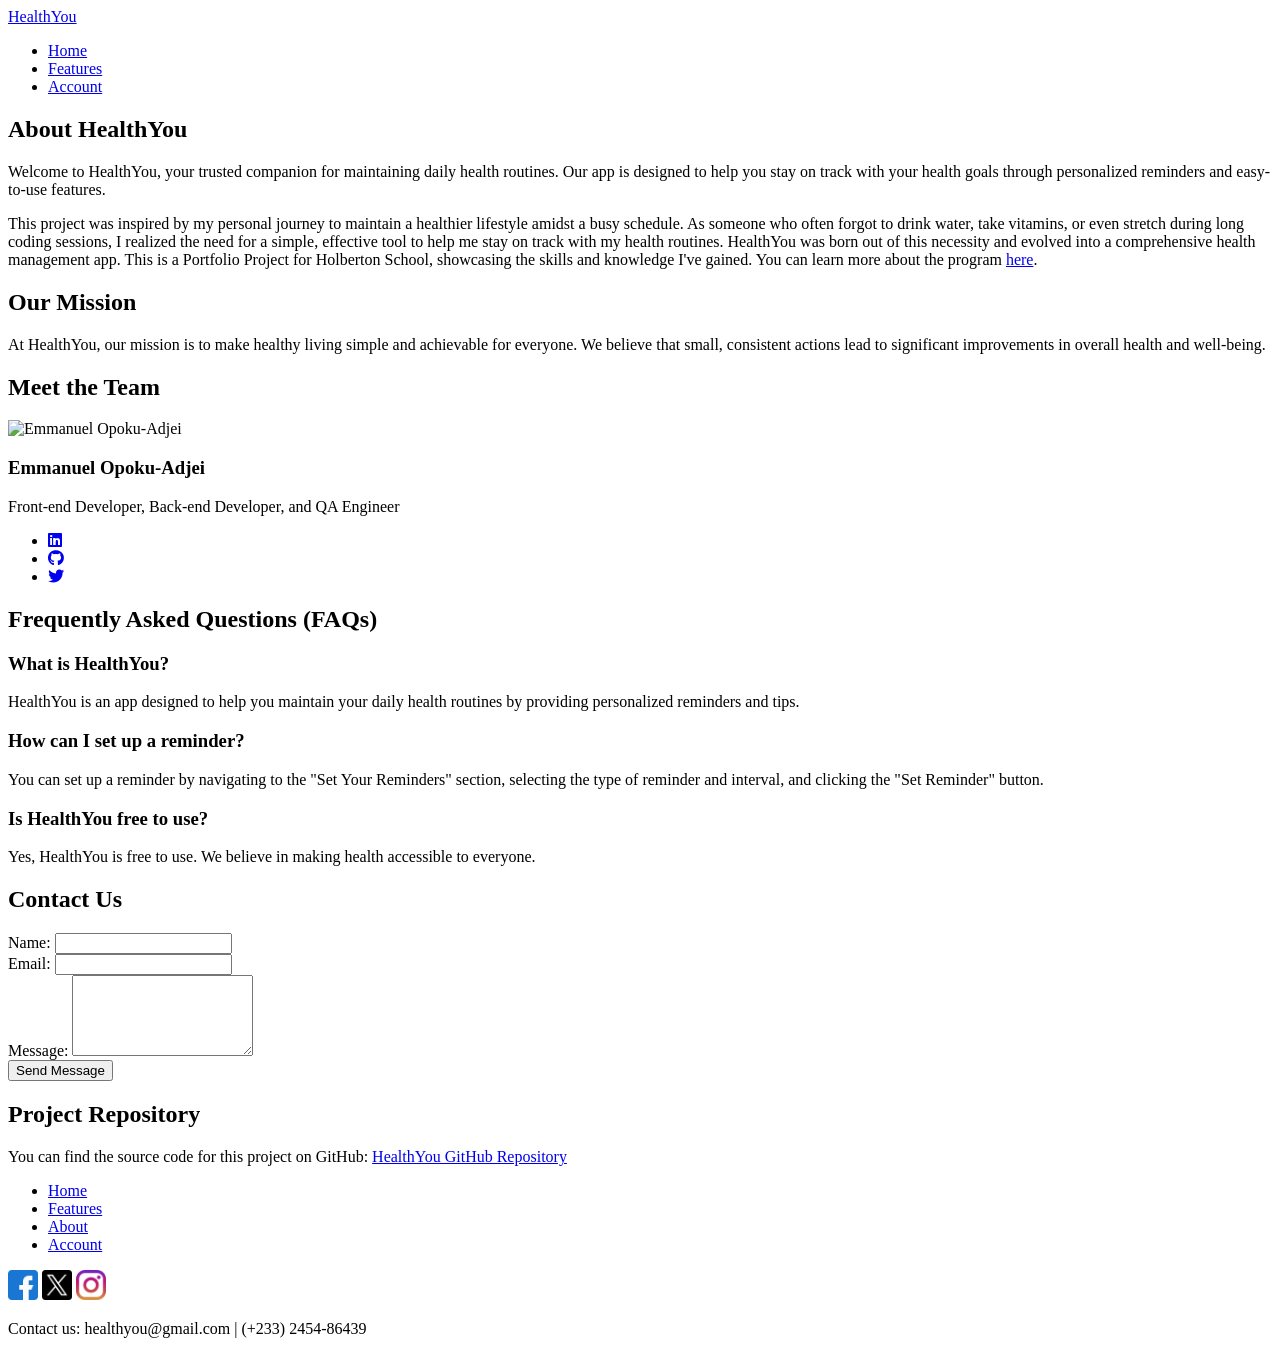
==== about.html @ 779f7101 "files" ====
<!DOCTYPE html>
<html lang="en">
<head>
    <meta charset="UTF-8">
    <meta name="viewport" content="width=device-width, initial-scale=1.0">
    <title>HealthYou</title>
    <link rel="stylesheet" href="styles/style.css">
    <link rel="stylesheet" href="https://cdnjs.cloudflare.com/ajax/libs/font-awesome/6.0.0-beta3/css/all.min.css">
</head>
<body>
    <header>
        <div class="logo"><a href="./index.html">HealthYou</a></div>
        <nav class="nav">
            <div class="nav-toggle">
                <div class="nav-toggle-bar"></div>
                <div class="nav-toggle-bar"></div>
                <div class="nav-toggle-bar"></div>
            </div>
            <ul class="nav-list">
                <li><a href="./index.html">Home</a></li>
                <li><a href="./features.html">Features</a></li>
                <li><a href="./account.html">Account</a></li>
            </ul>
        </nav>
    </header>

    <main>
        <section class="about" id="about">
            <h1>About HealthYou</h1>
            <p>Welcome to HealthYou, your trusted companion for maintaining daily health routines. Our app is designed to help you stay on track with your health goals through personalized reminders and easy-to-use features.</p>
            <p>This project was inspired by my personal journey to maintain a healthier lifestyle amidst a busy schedule. As someone who often forgot to drink water, take vitamins, or even stretch during long coding sessions, I realized the need for a simple, effective tool to help me stay on track with my health routines. HealthYou was born out of this necessity and evolved into a comprehensive health management app. This is a Portfolio Project for Holberton School, showcasing the skills and knowledge I've gained. You can learn more about the program <a href="https://www.holbertonschool.com">here</a>.</p>
        </section>
    
        <section class="mission">
            <h2>Our Mission</h2>
            <p>At HealthYou, our mission is to make healthy living simple and achievable for everyone. We believe that small, consistent actions lead to significant improvements in overall health and well-being.</p>
        </section>
    
        <section class="team">
            <h2>Meet the Team</h2>
            <div class="team-member">
                <img src="path/to/your/team-member1.jpg" alt="Emmanuel Opoku-Adjei">
                <h3>Emmanuel Opoku-Adjei</h3>
                <p>Front-end Developer, Back-end Developer, and QA Engineer</p>
                <ul>
                    <li><a href="https://www.linkedin.com/in/emmanuel-opoku-adjei/"><i class="fab fa-linkedin"></i></a></li>
                    <li><a href="https://github.com/emmanuel-opoku-adjei"><i class="fab fa-github"></i></a></li>
                    <li><a href="https://twitter.com/emmanuel_opoku"><i class="fab fa-twitter"></i></a></li>
                </ul>
            </div>
            <!-- Add more team members as needed -->
        </section>
    
        <section class="faqs">
            <h2>Frequently Asked Questions (FAQs)</h2>
            <div class="faq">
                <h3>What is HealthYou?</h3>
                <p>HealthYou is an app designed to help you maintain your daily health routines by providing personalized reminders and tips.</p>
            </div>
            <div class="faq">
                <h3>How can I set up a reminder?</h3>
                <p>You can set up a reminder by navigating to the "Set Your Reminders" section, selecting the type of reminder and interval, and clicking the "Set Reminder" button.</p>
            </div>
            <div class="faq">
                <h3>Is HealthYou free to use?</h3>
                <p>Yes, HealthYou is free to use. We believe in making health accessible to everyone.</p>
            </div>
            <!-- Add more FAQs as needed -->
        </section>
    
        <div class="main-container">
            <section class="contact" id="contact">
                <h2>Contact Us</h2>
                <form id="contactForm">
                    <div class="form-group">
                        <label for="contactName">Name:</label>
                        <input type="text" id="contactName" name="contactName" required>
                    </div>
                    <div class="form-group">
                        <label for="contactEmail">Email:</label>
                        <input type="email" id="contactEmail" name="contactEmail" required>
                    </div>
                    <div class="form-group">
                        <label for="contactMessage">Message:</label>
                        <textarea id="contactMessage" name="contactMessage" rows="5" required></textarea>
                    </div>
                    <button type="submit" class="btn">Send Message</button>
                </form>
            </section>
        </div>
    
        <section class="repository">
            <h2>Project Repository</h2>
            <p>You can find the source code for this project on GitHub: <a href="https://github.com/Chiefopoku/healthyou_">HealthYou GitHub Repository</a></p>
        </section>
    </main>

    <footer>
        <ul>
            <li><a href="./index.html">Home</a></li>
            <li><a href="./features.html">Features</a></li>
            <li><a href="./about.html">About</a></li>
            <li><a href="./account.html">Account</a></li>
        </ul>
        <div>
            <a href="https://chiefopoku.github.io/social_links-profile/"><img src="Assets/icons/facebook.png" height="30" alt="Facebook Icon"></a>
            <a href="https://chiefopoku.github.io/social_links-profile/"><img src="Assets/icons/twitter.png" height="30" alt="Twitter Icon"></a>
            <a href="https://chiefopoku.github.io/social_links-profile/"><img src="Assets/icons/instagram.png" height="30" alt="Instagram Icon"></a>
        </div>
        <p>Contact us: healthyou@gmail.com | (+233) 2454-86439</p>
    </footer>
    <script src="scripts/script.js"></script>
</body>
</html>
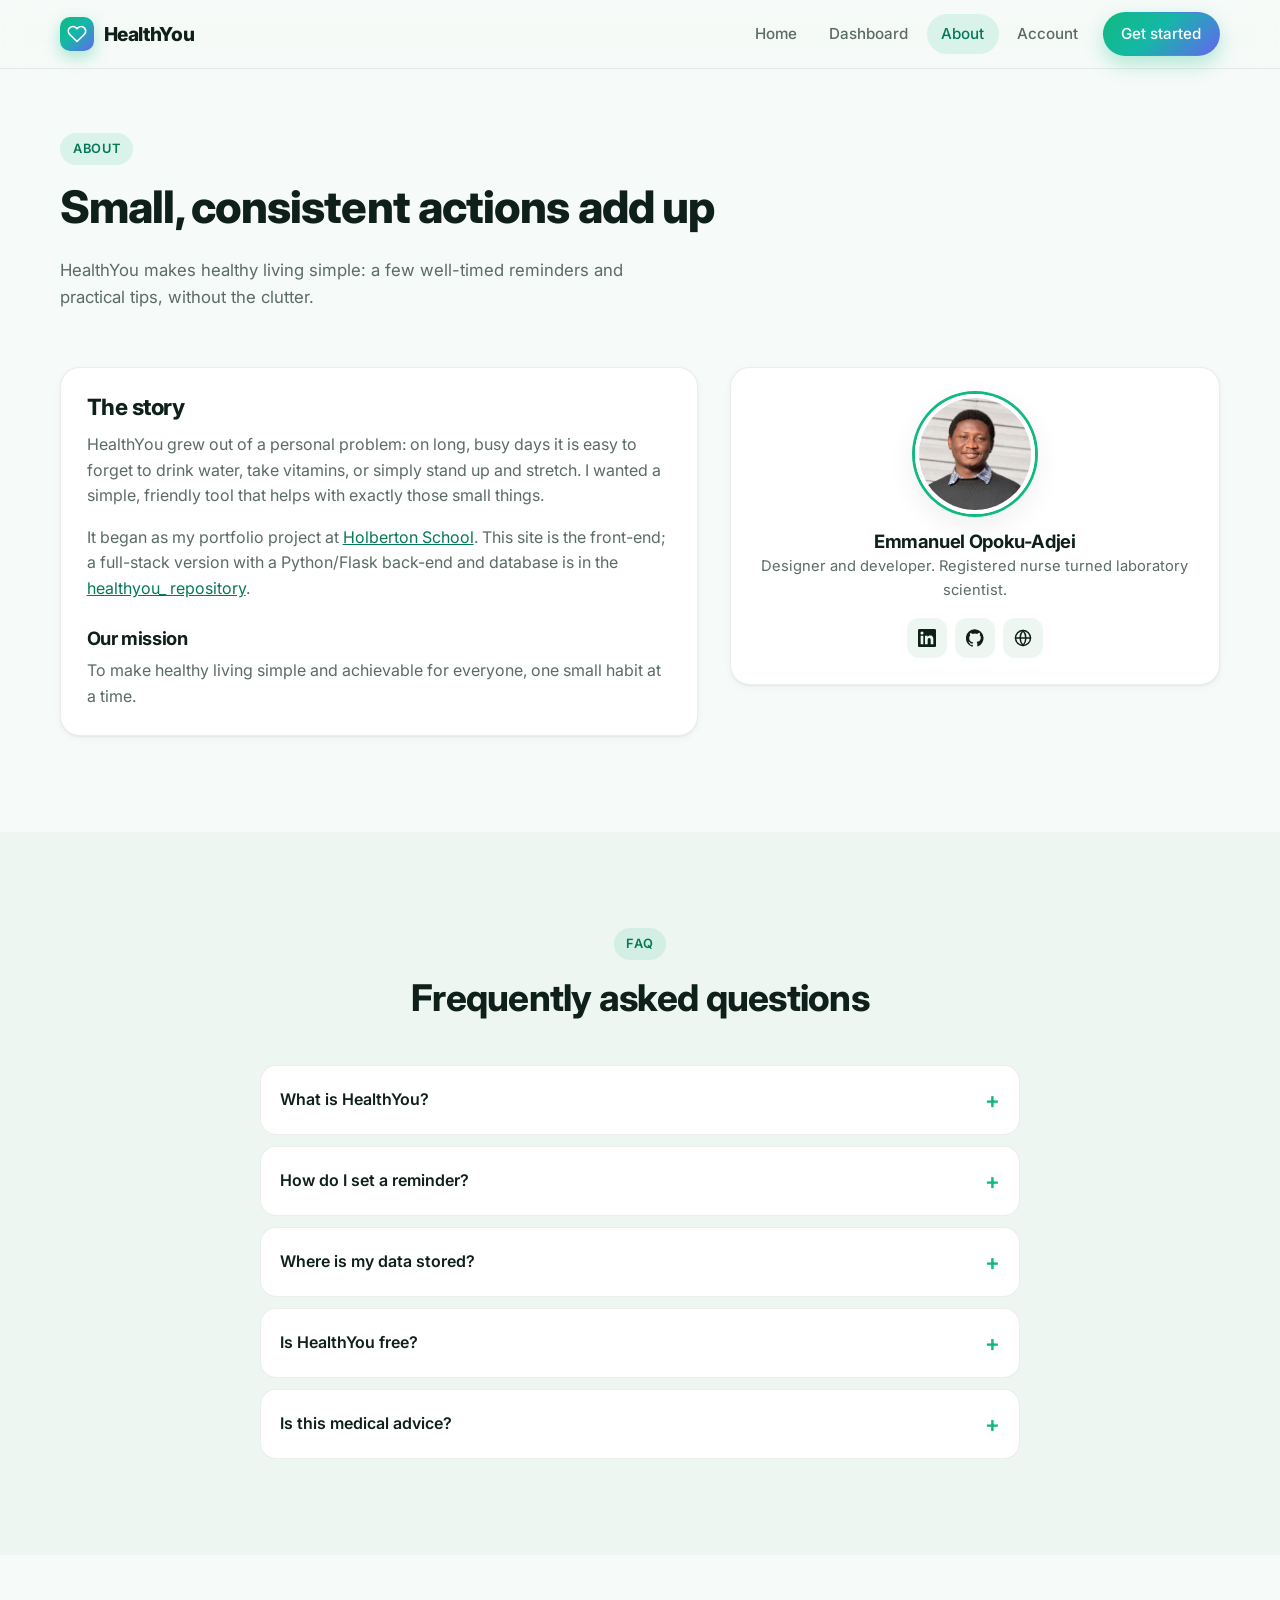
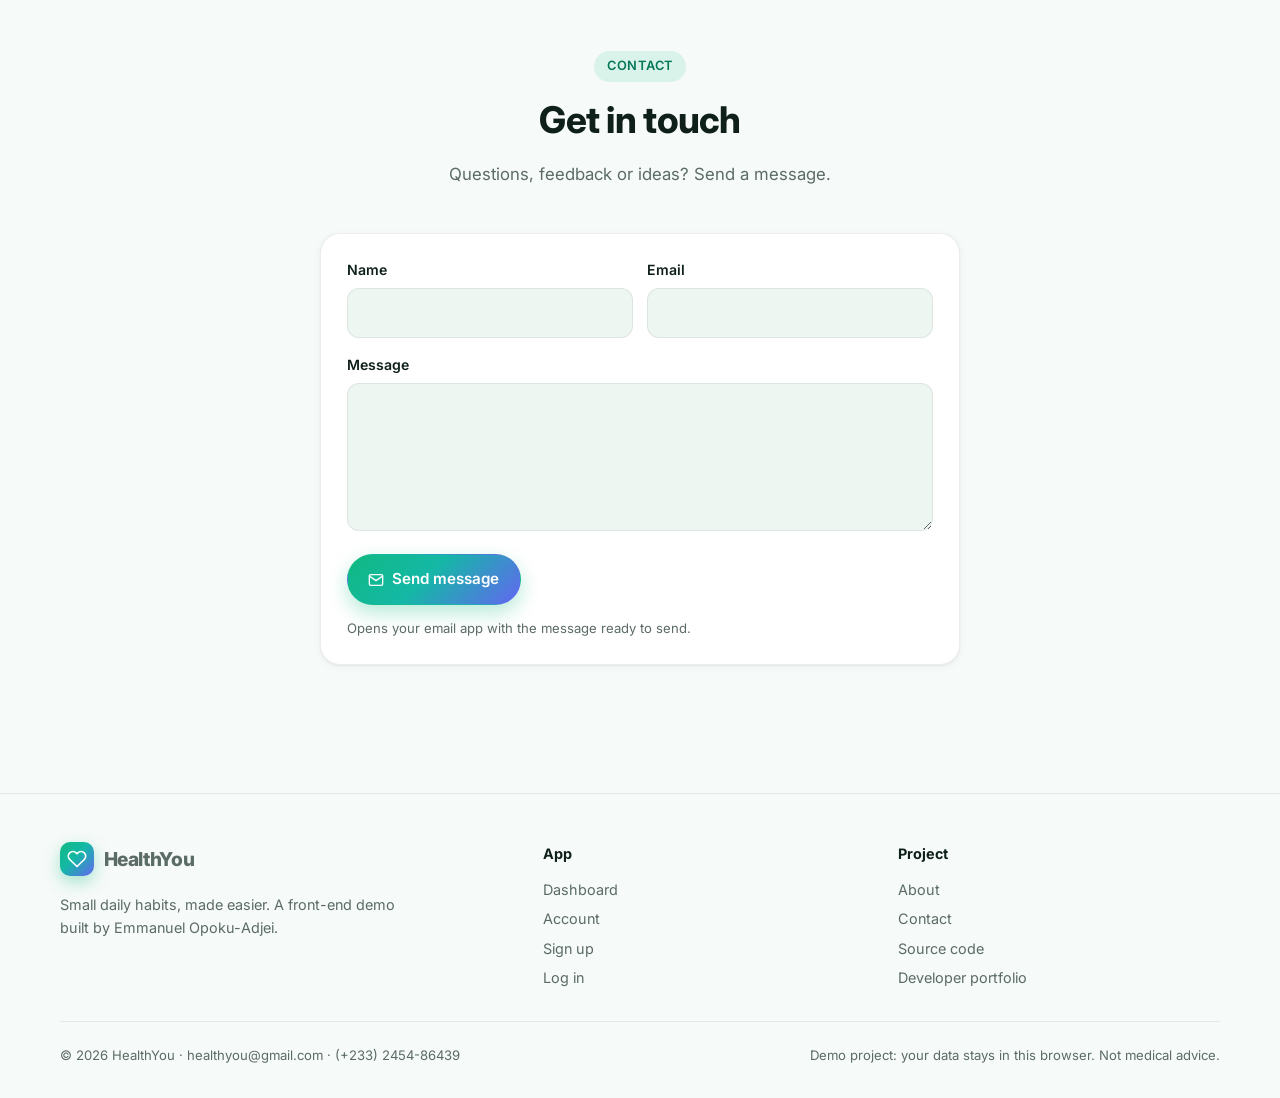
==== commit 4000b736: "overhaul" ====
--- a/about.html
+++ b/about.html
@@ -3,112 +3,120 @@
 <head>
     <meta charset="UTF-8">
     <meta name="viewport" content="width=device-width, initial-scale=1.0">
-    <title>HealthYou</title>
-    <link rel="stylesheet" href="styles/style.css">
-    <link rel="stylesheet" href="https://cdnjs.cloudflare.com/ajax/libs/font-awesome/6.0.0-beta3/css/all.min.css">
-</head>
-<body>
-    <header>
-        <div class="logo"><a href="./index.html">HealthYou</a></div>
-        <nav class="nav">
-            <div class="nav-toggle">
-                <div class="nav-toggle-bar"></div>
-                <div class="nav-toggle-bar"></div>
-                <div class="nav-toggle-bar"></div>
-            </div>
+    <title>About | HealthYou</title>
+    <meta name="description" content="HealthYou: a front-end demo web app for daily health reminders, health tips and a BMI calculator, built by Emmanuel Opoku-Adjei.">
+    <meta name="theme-color" content="#10b981">
+    <meta property="og:title" content="About | HealthYou">
+    <meta property="og:description" content="HealthYou: a front-end demo web app for daily health reminders, health tips and a BMI calculator, built by Emmanuel Opoku-Adjei.">
+    <link rel="icon" href="data:image/svg+xml,%3Csvg xmlns='http://www.w3.org/2000/svg' viewBox='0 0 24 24'%3E%3Crect width='24' height='24' rx='6' fill='%2310b981'/%3E%3Cpath d='M18 8.6a3.4 3.4 0 0 0-4.8 0l-.6.7-.6-.7a3.4 3.4 0 0 0-4.8 4.8l5.4 5.2 5.4-5.2a3.4 3.4 0 0 0 0-4.8z' fill='white'/%3E%3C/svg%3E">
+    <link rel="preconnect" href="https://fonts.googleapis.com">
+    <link rel="preconnect" href="https://fonts.gstatic.com" crossorigin>
+    <link href="https://fonts.googleapis.com/css2?family=Inter:wght@400;500;600;700;800&display=swap" rel="stylesheet">
+    <link rel="stylesheet" href="styles/style.css?v=2">
+</head><body data-page="about">
+    <a class="skip" href="#main">Skip to content</a>
+    <header class="site-header">
+        <div class="container nav-bar">
+            <a class="brand" href="./index.html"><span class="brand-mark"><svg viewBox="0 0 24 24" fill="none" stroke="currentColor" stroke-width="2" stroke-linecap="round" stroke-linejoin="round" aria-hidden="true"><path d="M20.8 4.6a5.5 5.5 0 0 0-7.8 0L12 5.7l-1-1.1a5.5 5.5 0 0 0-7.8 7.8l1 1.1L12 21l7.8-7.5 1-1.1a5.5 5.5 0 0 0 0-7.8z"/></svg></span>HealthYou</a>
+            <button class="nav-toggle" aria-label="Open menu" aria-expanded="false"><svg viewBox="0 0 24 24" fill="none" stroke="currentColor" stroke-width="2" stroke-linecap="round" stroke-linejoin="round" aria-hidden="true"><path d="M3 6h18M3 12h18M3 18h18"/></svg></button>
             <ul class="nav-list">
                 <li><a href="./index.html">Home</a></li>
-                <li><a href="./features.html">Features</a></li>
+                <li><a href="./features.html">Dashboard</a></li>
+                <li><a href="./about.html" aria-current="page">About</a></li>
                 <li><a href="./account.html">Account</a></li>
+                <li><a href="./signup.html" class="btn" data-guest>Get started</a></li>
+                <li><a href="./index.html" id="logout" data-member hidden>Log out</a></li>
             </ul>
-        </nav>
+        </div>
     </header>
+    <main id="main">
+        <div class="container page-head">
+            <span class="eyebrow">About</span>
+            <h1 style="font-size:clamp(1.9rem,4vw,2.8rem)">Small, consistent actions add up</h1>
+            <p>HealthYou makes healthy living simple: a few well-timed reminders and practical tips, without the clutter.</p>
+        </div>
+        <section style="padding-top:1rem">
+            <div class="container about-grid">
+                <article class="card reveal">
+                    <h2 style="font-size:1.4rem">The story</h2>
+                    <p class="muted">HealthYou grew out of a personal problem: on long, busy days it is easy to forget to drink water, take vitamins, or simply stand up and stretch. I wanted a simple, friendly tool that helps with exactly those small things.</p>
+                    <p class="muted">It began as my portfolio project at <a href="https://www.holbertonschool.com" target="_blank" rel="noopener noreferrer">Holberton School</a>. This site is the front-end; a full-stack version with a Python/Flask back-end and database is in the <a href="https://github.com/Chiefopoku/healthyou_" target="_blank" rel="noopener noreferrer">healthyou_ repository</a>.</p>
+                    <h3 style="margin-top:1.6rem">Our mission</h3>
+                    <p class="muted" style="margin:0">To make healthy living simple and achievable for everyone, one small habit at a time.</p>
+                </article>
+                <article class="card team-card reveal">
+                    <img src="./Assets/images/emmanuel.jpg" alt="Emmanuel Opoku-Adjei" width="120" height="120">
+                    <h3 style="margin-bottom:.2rem">Emmanuel Opoku-Adjei</h3>
+                    <p>Designer and developer. Registered nurse turned laboratory scientist.</p>
+                    <ul class="socials">
+                        <li><a href="https://www.linkedin.com/in/emmanuelopokuadjei/" target="_blank" rel="noopener noreferrer" aria-label="LinkedIn"><svg viewBox="0 0 24 24" fill="currentColor" aria-hidden="true"><path d="M20.45 20.45h-3.56v-5.57c0-1.33-.02-3.04-1.85-3.04-1.85 0-2.14 1.45-2.14 2.94v5.67H9.35V9h3.41v1.56h.05c.48-.9 1.64-1.85 3.37-1.85 3.6 0 4.27 2.37 4.27 5.46v6.28zM5.34 7.43a2.06 2.06 0 1 1 0-4.13 2.06 2.06 0 0 1 0 4.13zM7.12 20.45H3.56V9h3.56v11.45zM22.22 0H1.77C.79 0 0 .77 0 1.73v20.54C0 23.23.79 24 1.77 24h20.45c.98 0 1.78-.77 1.78-1.73V1.73C24 .77 23.2 0 22.22 0z"/></svg></a></li>
+                        <li><a href="https://github.com/Chiefopoku" target="_blank" rel="noopener noreferrer" aria-label="GitHub"><svg viewBox="0 0 24 24" fill="currentColor" aria-hidden="true"><path d="M12 .3a12 12 0 0 0-3.8 23.4c.6.1.8-.3.8-.6v-2c-3.3.7-4-1.6-4-1.6-.6-1.4-1.4-1.8-1.4-1.8-1-.7.1-.7.1-.7 1.2 0 1.9 1.2 1.9 1.2 1 1.8 2.8 1.3 3.5 1 0-.8.4-1.3.7-1.6-2.7-.3-5.5-1.3-5.5-6 0-1.2.5-2.3 1.3-3.1-.2-.4-.6-1.6 0-3.2 0 0 1-.3 3.4 1.2a11.5 11.5 0 0 1 6 0C17.3 4.6 18.3 5 18.3 5c.7 1.6.2 2.8.1 3.2.8.8 1.3 1.9 1.3 3.2 0 4.6-2.8 5.6-5.5 5.9.5.4.9 1.1.9 2.2v3.3c0 .3.1.7.8.6A12 12 0 0 0 12 .3"/></svg></a></li>
+                        <li><a href="https://chiefopoku.github.io/portfolio/" target="_blank" rel="noopener noreferrer" aria-label="Portfolio"><svg viewBox="0 0 24 24" fill="none" stroke="currentColor" stroke-width="2" stroke-linecap="round" stroke-linejoin="round" aria-hidden="true"><circle cx="12" cy="12" r="10"/><path d="M2 12h20"/><path d="M12 2a15 15 0 0 1 0 20a15 15 0 0 1 0-20"/></svg></a></li>
+                    </ul>
+                </article>
+            </div>
+        </section>
 
-    <main>
-        <section class="about" id="about">
-            <h1>About HealthYou</h1>
-            <p>Welcome to HealthYou, your trusted companion for maintaining daily health routines. Our app is designed to help you stay on track with your health goals through personalized reminders and easy-to-use features.</p>
-            <p>This project was inspired by my personal journey to maintain a healthier lifestyle amidst a busy schedule. As someone who often forgot to drink water, take vitamins, or even stretch during long coding sessions, I realized the need for a simple, effective tool to help me stay on track with my health routines. HealthYou was born out of this necessity and evolved into a comprehensive health management app. This is a Portfolio Project for Holberton School, showcasing the skills and knowledge I've gained. You can learn more about the program <a href="https://www.holbertonschool.com">here</a>.</p>
+        <section style="background:var(--surface-2)">
+            <div class="container">
+                <div class="section-head reveal"><span class="eyebrow">FAQ</span><h2>Frequently asked questions</h2></div>
+                <div class="faq">
+                    <details class="reveal"><summary>What is HealthYou?</summary><p>A web app that helps you keep up daily health routines with reminders, tips and a BMI calculator.</p></details>
+                    <details class="reveal"><summary>How do I set a reminder?</summary><p>Open the Dashboard, choose a reminder type and how often, then select &ldquo;Add reminder&rdquo;. Allow notifications when your browser asks.</p></details>
+                    <details class="reveal"><summary>Where is my data stored?</summary><p>Only in your own browser. Nothing is sent to a server, and you can export or delete it any time from the Account page.</p></details>
+                    <details class="reveal"><summary>Is HealthYou free?</summary><p>Yes. It is a free demo project.</p></details>
+                    <details class="reveal"><summary>Is this medical advice?</summary><p>No. Tips are general wellness information. Always follow advice from your own clinician.</p></details>
+                </div>
+            </div>
         </section>
-    
-        <section class="mission">
-            <h2>Our Mission</h2>
-            <p>At HealthYou, our mission is to make healthy living simple and achievable for everyone. We believe that small, consistent actions lead to significant improvements in overall health and well-being.</p>
-        </section>
-    
-        <section class="team">
-            <h2>Meet the Team</h2>
-            <div class="team-member">
-                <img src="path/to/your/team-member1.jpg" alt="Emmanuel Opoku-Adjei">
-                <h3>Emmanuel Opoku-Adjei</h3>
-                <p>Front-end Developer, Back-end Developer, and QA Engineer</p>
-                <ul>
-                    <li><a href="https://www.linkedin.com/in/emmanuel-opoku-adjei/"><i class="fab fa-linkedin"></i></a></li>
-                    <li><a href="https://github.com/emmanuel-opoku-adjei"><i class="fab fa-github"></i></a></li>
-                    <li><a href="https://twitter.com/emmanuel_opoku"><i class="fab fa-twitter"></i></a></li>
-                </ul>
+
+        <section id="contact">
+            <div class="container" style="max-width:640px">
+                <div class="section-head reveal"><span class="eyebrow">Contact</span><h2>Get in touch</h2><p>Questions, feedback or ideas? Send a message.</p></div>
+                <form id="contactForm" class="card reveal" data-to="healthyou@gmail.com">
+                    <div class="form-row">
+                        <div class="form-group"><label for="contactName">Name</label><input type="text" id="contactName" name="contactName" required></div>
+                        <div class="form-group"><label for="contactEmail">Email</label><input type="email" id="contactEmail" name="contactEmail" required></div>
+                    </div>
+                    <div class="form-group"><label for="contactMessage">Message</label><textarea id="contactMessage" name="contactMessage" rows="5" required></textarea></div>
+                    <button type="submit" class="btn"><svg width="16" height="16" viewBox="0 0 24 24" fill="none" stroke="currentColor" stroke-width="2" stroke-linecap="round" stroke-linejoin="round" aria-hidden="true"><path d="M4 4h16a2 2 0 0 1 2 2v12a2 2 0 0 1-2 2H4a2 2 0 0 1-2-2V6a2 2 0 0 1 2-2z"/><path d="M22 6l-10 7L2 6"/></svg> Send message</button>
+                    <p class="demo-note">Opens your email app with the message ready to send.</p>
+                </form>
             </div>
-            <!-- Add more team members as needed -->
-        </section>
-    
-        <section class="faqs">
-            <h2>Frequently Asked Questions (FAQs)</h2>
-            <div class="faq">
-                <h3>What is HealthYou?</h3>
-                <p>HealthYou is an app designed to help you maintain your daily health routines by providing personalized reminders and tips.</p>
-            </div>
-            <div class="faq">
-                <h3>How can I set up a reminder?</h3>
-                <p>You can set up a reminder by navigating to the "Set Your Reminders" section, selecting the type of reminder and interval, and clicking the "Set Reminder" button.</p>
-            </div>
-            <div class="faq">
-                <h3>Is HealthYou free to use?</h3>
-                <p>Yes, HealthYou is free to use. We believe in making health accessible to everyone.</p>
-            </div>
-            <!-- Add more FAQs as needed -->
-        </section>
-    
-        <div class="main-container">
-            <section class="contact" id="contact">
-                <h2>Contact Us</h2>
-                <form id="contactForm">
-                    <div class="form-group">
-                        <label for="contactName">Name:</label>
-                        <input type="text" id="contactName" name="contactName" required>
-                    </div>
-                    <div class="form-group">
-                        <label for="contactEmail">Email:</label>
-                        <input type="email" id="contactEmail" name="contactEmail" required>
-                    </div>
-                    <div class="form-group">
-                        <label for="contactMessage">Message:</label>
-                        <textarea id="contactMessage" name="contactMessage" rows="5" required></textarea>
-                    </div>
-                    <button type="submit" class="btn">Send Message</button>
-                </form>
-            </section>
-        </div>
-    
-        <section class="repository">
-            <h2>Project Repository</h2>
-            <p>You can find the source code for this project on GitHub: <a href="https://github.com/Chiefopoku/healthyou_">HealthYou GitHub Repository</a></p>
         </section>
     </main>
-
-    <footer>
-        <ul>
-            <li><a href="./index.html">Home</a></li>
-            <li><a href="./features.html">Features</a></li>
-            <li><a href="./about.html">About</a></li>
-            <li><a href="./account.html">Account</a></li>
-        </ul>
-        <div>
-            <a href="https://chiefopoku.github.io/social_links-profile/"><img src="Assets/icons/facebook.png" height="30" alt="Facebook Icon"></a>
-            <a href="https://chiefopoku.github.io/social_links-profile/"><img src="Assets/icons/twitter.png" height="30" alt="Twitter Icon"></a>
-            <a href="https://chiefopoku.github.io/social_links-profile/"><img src="Assets/icons/instagram.png" height="30" alt="Instagram Icon"></a>
+    <footer class="site-footer">
+        <div class="container">
+            <div class="footer-grid">
+                <div>
+                    <a class="brand" href="./index.html"><span class="brand-mark"><svg viewBox="0 0 24 24" fill="none" stroke="currentColor" stroke-width="2" stroke-linecap="round" stroke-linejoin="round" aria-hidden="true"><path d="M20.8 4.6a5.5 5.5 0 0 0-7.8 0L12 5.7l-1-1.1a5.5 5.5 0 0 0-7.8 7.8l1 1.1L12 21l7.8-7.5 1-1.1a5.5 5.5 0 0 0 0-7.8z"/></svg></span>HealthYou</a>
+                    <p style="margin-top:1rem;max-width:340px">Small daily habits, made easier. A front-end demo built by Emmanuel Opoku-Adjei.</p>
+                </div>
+                <div>
+                    <h4>App</h4>
+                    <ul>
+                        <li><a href="./features.html">Dashboard</a></li>
+                        <li><a href="./account.html">Account</a></li>
+                        <li><a href="./signup.html">Sign up</a></li>
+                        <li><a href="./login.html">Log in</a></li>
+                    </ul>
+                </div>
+                <div>
+                    <h4>Project</h4>
+                    <ul>
+                        <li><a href="./about.html">About</a></li>
+                        <li><a href="./about.html#contact">Contact</a></li>
+                        <li><a href="https://github.com/Chiefopoku/healthyou-front-end" target="_blank" rel="noopener noreferrer">Source code</a></li>
+                        <li><a href="https://chiefopoku.github.io/portfolio/" target="_blank" rel="noopener noreferrer">Developer portfolio</a></li>
+                    </ul>
+                </div>
+            </div>
+            <div class="footer-bottom">
+                <span>&copy; 2026 HealthYou &middot; healthyou@gmail.com &middot; (+233) 2454-86439</span>
+                <span>Demo project: your data stays in this browser. Not medical advice.</span>
+            </div>
         </div>
-        <p>Contact us: healthyou@gmail.com | (+233) 2454-86439</p>
     </footer>
-    <script src="scripts/script.js"></script>
+    <script src="scripts/script.js?v=2"></script>
 </body>
-</html>+</html>
--- a/styles/style.css
+++ b/styles/style.css
@@ -0,0 +1,456 @@
+/* =========================================================
+   HealthYou — design system (Oct 2026 overhaul)
+   ========================================================= */
+:root {
+  --bg: #f6faf8;
+  --surface: #ffffff;
+  --surface-2: #eef6f2;
+  --text: #0f1f1a;
+  --muted: #5b6b66;
+  --border: rgba(15, 31, 26, 0.08);
+  --primary: #10b981;
+  --primary-ink: #047857;
+  --accent: #6366f1;
+  --warn: #f59e0b;
+  --danger: #ef4444;
+  --grad: linear-gradient(135deg, #10b981 0%, #14b8a6 45%, #6366f1 100%);
+  --shadow-sm: 0 1px 2px rgba(15, 31, 26, 0.05), 0 2px 8px rgba(15, 31, 26, 0.04);
+  --shadow: 0 10px 30px rgba(15, 31, 26, 0.08);
+  --shadow-lg: 0 30px 60px rgba(15, 31, 26, 0.12);
+  --radius: 20px;
+  --radius-sm: 12px;
+  --max: 1160px;
+  --font: "Inter", system-ui, -apple-system, "Segoe UI", Roboto, "Helvetica Neue", Arial, sans-serif;
+}
+@media (prefers-color-scheme: dark) {
+  :root {
+    --bg: #0b1311;
+    --surface: #111c19;
+    --surface-2: #16241f;
+    --text: #e7f2ee;
+    --muted: #94a8a1;
+    --border: rgba(231, 242, 238, 0.08);
+    --primary-ink: #34d399;
+    --shadow: 0 10px 30px rgba(0, 0, 0, 0.35);
+    --shadow-lg: 0 30px 60px rgba(0, 0, 0, 0.45);
+  }
+}
+
+*, *::before, *::after { box-sizing: border-box; }
+html { scroll-behavior: smooth; }
+body {
+  margin: 0;
+  font-family: var(--font);
+  font-size: 16px;
+  line-height: 1.6;
+  color: var(--text);
+  background: var(--bg);
+  -webkit-font-smoothing: antialiased;
+}
+img { max-width: 100%; display: block; }
+a { color: var(--primary-ink); }
+h1, h2, h3 { line-height: 1.2; letter-spacing: -0.02em; margin: 0 0 0.5em; }
+h1 { font-size: clamp(2.2rem, 5vw, 3.6rem); font-weight: 800; }
+h2 { font-size: clamp(1.6rem, 3vw, 2.3rem); font-weight: 750; }
+h3 { font-size: 1.15rem; font-weight: 700; }
+p { margin: 0 0 1em; }
+.container { width: min(var(--max), 100% - 2.5rem); margin-inline: auto; }
+.muted { color: var(--muted); }
+.grad-text {
+  background: var(--grad);
+  -webkit-background-clip: text;
+  background-clip: text;
+  color: transparent;
+}
+.eyebrow {
+  display: inline-flex;
+  align-items: center;
+  gap: 0.4rem;
+  font-size: 0.8rem;
+  font-weight: 600;
+  letter-spacing: 0.06em;
+  text-transform: uppercase;
+  color: var(--primary-ink);
+  background: color-mix(in srgb, var(--primary) 12%, transparent);
+  padding: 0.35rem 0.8rem;
+  border-radius: 999px;
+  margin-bottom: 1rem;
+}
+.skip { position: absolute; left: -9999px; }
+.skip:focus { left: 1rem; top: 1rem; z-index: 100; background: var(--surface); padding: 0.5rem 1rem; border-radius: 8px; }
+:focus-visible { outline: 3px solid color-mix(in srgb, var(--primary) 60%, transparent); outline-offset: 2px; }
+
+/* ---------- Buttons ---------- */
+.btn {
+  display: inline-flex;
+  align-items: center;
+  justify-content: center;
+  gap: 0.5rem;
+  font: inherit;
+  font-weight: 600;
+  font-size: 0.95rem;
+  padding: 0.75rem 1.3rem;
+  border-radius: 999px;
+  border: 1px solid transparent;
+  background: var(--grad);
+  color: #fff;
+  text-decoration: none;
+  cursor: pointer;
+  box-shadow: 0 8px 20px color-mix(in srgb, var(--primary) 30%, transparent);
+  transition: transform 0.2s ease, box-shadow 0.2s ease, background 0.2s ease;
+}
+.btn:hover { transform: translateY(-2px); box-shadow: 0 12px 28px color-mix(in srgb, var(--primary) 40%, transparent); }
+.btn:active { transform: translateY(0); }
+.btn-ghost {
+  background: var(--surface);
+  color: var(--text);
+  border-color: var(--border);
+  box-shadow: var(--shadow-sm);
+}
+.btn-ghost:hover { box-shadow: var(--shadow); }
+.btn-sm { padding: 0.45rem 0.9rem; font-size: 0.85rem; }
+.btn-danger { background: var(--danger); box-shadow: 0 8px 20px rgba(239, 68, 68, 0.25); }
+.btn-block { width: 100%; }
+.icon-btn {
+  display: inline-grid;
+  place-items: center;
+  width: 36px;
+  height: 36px;
+  border-radius: 10px;
+  border: 1px solid var(--border);
+  background: var(--surface);
+  color: var(--muted);
+  cursor: pointer;
+  transition: all 0.2s ease;
+}
+.icon-btn:hover { color: var(--text); border-color: var(--primary); }
+.icon-btn.danger:hover { color: var(--danger); border-color: var(--danger); }
+.icon-btn svg { width: 18px; height: 18px; }
+
+/* ---------- Header ---------- */
+.site-header {
+  position: sticky;
+  top: 0;
+  z-index: 50;
+  background: color-mix(in srgb, var(--bg) 78%, transparent);
+  backdrop-filter: saturate(160%) blur(14px);
+  -webkit-backdrop-filter: saturate(160%) blur(14px);
+  border-bottom: 1px solid var(--border);
+}
+.nav-bar { display: flex; align-items: center; justify-content: space-between; height: 68px; }
+.brand { display: inline-flex; align-items: center; gap: 0.6rem; font-weight: 800; font-size: 1.2rem; color: var(--text); text-decoration: none; letter-spacing: -0.02em; }
+.brand-mark { width: 34px; height: 34px; border-radius: 10px; background: var(--grad); display: grid; place-items: center; color: #fff; box-shadow: 0 6px 16px color-mix(in srgb, var(--primary) 35%, transparent); }
+.brand-mark svg { width: 20px; height: 20px; }
+.nav-list { display: flex; align-items: center; gap: 0.25rem; list-style: none; margin: 0; padding: 0; }
+.nav-list a {
+  display: block;
+  padding: 0.5rem 0.9rem;
+  border-radius: 999px;
+  color: var(--muted);
+  text-decoration: none;
+  font-weight: 500;
+  font-size: 0.95rem;
+  transition: all 0.2s ease;
+}
+.nav-list a:hover { color: var(--text); background: var(--surface-2); }
+.nav-list a[aria-current="page"] { color: var(--primary-ink); background: color-mix(in srgb, var(--primary) 12%, transparent); }
+.nav-list .btn { color: #fff; padding: 0.55rem 1.1rem; margin-left: 0.4rem; }
+.nav-list .btn:hover { background: var(--grad); color: #fff; }
+.nav-toggle { display: none; background: none; border: 0; padding: 0.5rem; cursor: pointer; color: var(--text); }
+.nav-toggle svg { width: 26px; height: 26px; }
+@media (max-width: 820px) {
+  .nav-toggle { display: block; }
+  .nav-list {
+    position: absolute;
+    top: 68px;
+    left: 0;
+    right: 0;
+    flex-direction: column;
+    align-items: stretch;
+    gap: 0.2rem;
+    padding: 0.8rem 1.25rem 1.2rem;
+    background: var(--surface);
+    border-bottom: 1px solid var(--border);
+    box-shadow: var(--shadow);
+    display: none;
+  }
+  .nav-list.active { display: flex; }
+  .nav-list .btn { margin: 0.4rem 0 0; }
+}
+
+/* ---------- Sections ---------- */
+section { padding: clamp(3.5rem, 8vw, 6rem) 0; }
+.section-head { max-width: 640px; margin: 0 auto 2.8rem; text-align: center; }
+.section-head p { color: var(--muted); font-size: 1.05rem; }
+
+/* ---------- Hero ---------- */
+.hero { position: relative; overflow: hidden; padding-top: clamp(3rem, 7vw, 5.5rem); }
+.hero::before, .hero::after {
+  content: "";
+  position: absolute;
+  border-radius: 50%;
+  filter: blur(70px);
+  opacity: 0.45;
+  z-index: -1;
+}
+.hero::before { width: 520px; height: 520px; background: #6ee7b7; top: -180px; left: -160px; }
+.hero::after { width: 460px; height: 460px; background: #a5b4fc; bottom: -200px; right: -120px; }
+.hero-grid { display: grid; grid-template-columns: 1.05fr 0.95fr; gap: 3rem; align-items: center; }
+.hero p.lead { font-size: 1.15rem; color: var(--muted); max-width: 520px; }
+.hero-ctas { display: flex; gap: 0.8rem; flex-wrap: wrap; margin: 1.8rem 0 1.6rem; }
+.hero-points { display: flex; gap: 1.4rem; flex-wrap: wrap; list-style: none; padding: 0; margin: 0; color: var(--muted); font-size: 0.9rem; }
+.hero-points li { display: inline-flex; align-items: center; gap: 0.4rem; }
+.hero-points svg { width: 18px; height: 18px; color: var(--primary); }
+@media (max-width: 900px) { .hero-grid { grid-template-columns: 1fr; } }
+
+/* App mockup */
+.mockup {
+  position: relative;
+  background: var(--surface);
+  border: 1px solid var(--border);
+  border-radius: 28px;
+  padding: 1.4rem;
+  box-shadow: var(--shadow-lg);
+  transform: rotate(1.5deg);
+}
+.mockup-head { display: flex; align-items: center; justify-content: space-between; margin-bottom: 1rem; }
+.mockup-head strong { font-size: 1.05rem; }
+.mockup-ring { --p: 68; width: 64px; height: 64px; border-radius: 50%; display: grid; place-items: center; background: conic-gradient(var(--primary) calc(var(--p) * 1%), var(--surface-2) 0); }
+.mockup-ring span { width: 50px; height: 50px; border-radius: 50%; background: var(--surface); display: grid; place-items: center; font-weight: 700; font-size: 0.85rem; }
+.mock-item { display: flex; align-items: center; gap: 0.8rem; padding: 0.75rem; border-radius: 14px; background: var(--surface-2); margin-bottom: 0.6rem; }
+.mock-item:last-child { margin-bottom: 0; }
+.mock-item small { display: block; color: var(--muted); font-size: 0.8rem; }
+.mock-item .tick { margin-left: auto; width: 22px; height: 22px; border-radius: 50%; border: 2px solid var(--border); }
+.mock-item.done .tick { background: var(--primary); border-color: var(--primary); }
+.floating-chip {
+  position: absolute;
+  left: -28px;
+  bottom: 28px;
+  display: flex;
+  align-items: center;
+  gap: 0.6rem;
+  background: var(--surface);
+  border: 1px solid var(--border);
+  border-radius: 16px;
+  padding: 0.7rem 1rem;
+  box-shadow: var(--shadow);
+  font-size: 0.85rem;
+  transform: rotate(-3deg);
+  animation: bob 5s ease-in-out infinite;
+}
+@keyframes bob { 50% { transform: rotate(-3deg) translateY(-8px); } }
+@media (max-width: 520px) { .floating-chip { left: 8px; bottom: -20px; } .mockup { transform: none; } }
+
+/* Icon tiles */
+.tile {
+  flex: 0 0 auto;
+  width: 44px;
+  height: 44px;
+  border-radius: 12px;
+  display: grid;
+  place-items: center;
+  color: #fff;
+}
+.tile svg { width: 22px; height: 22px; }
+.tile.green { background: linear-gradient(135deg, #34d399, #10b981); }
+.tile.blue { background: linear-gradient(135deg, #38bdf8, #0ea5e9); }
+.tile.indigo { background: linear-gradient(135deg, #818cf8, #6366f1); }
+.tile.amber { background: linear-gradient(135deg, #fbbf24, #f59e0b); }
+.tile.rose { background: linear-gradient(135deg, #fb7185, #f43f5e); }
+.tile.sm { width: 36px; height: 36px; border-radius: 10px; }
+.tile.sm svg { width: 18px; height: 18px; }
+
+/* ---------- Cards & grids ---------- */
+.card {
+  background: var(--surface);
+  border: 1px solid var(--border);
+  border-radius: var(--radius);
+  padding: 1.6rem;
+  box-shadow: var(--shadow-sm);
+}
+.grid-4 { display: grid; grid-template-columns: repeat(auto-fit, minmax(230px, 1fr)); gap: 1.2rem; }
+.grid-3 { display: grid; grid-template-columns: repeat(auto-fit, minmax(260px, 1fr)); gap: 1.2rem; }
+.feature-card { transition: transform 0.25s ease, box-shadow 0.25s ease, border-color 0.25s ease; }
+.feature-card:hover { transform: translateY(-6px); box-shadow: var(--shadow); border-color: color-mix(in srgb, var(--primary) 35%, transparent); }
+.feature-card .tile { margin-bottom: 1.1rem; }
+.feature-card p { color: var(--muted); margin: 0; }
+
+.steps { counter-reset: step; }
+.step { position: relative; padding-top: 2.2rem; }
+.step::before {
+  counter-increment: step;
+  content: "0" counter(step);
+  position: absolute;
+  top: 1.2rem;
+  right: 1.4rem;
+  font-size: 2.6rem;
+  font-weight: 800;
+  line-height: 1;
+  color: color-mix(in srgb, var(--primary) 18%, transparent);
+}
+.step p { color: var(--muted); margin: 0; }
+
+.quote p { font-size: 1rem; margin-bottom: 1rem; }
+.quote footer { display: flex; align-items: center; gap: 0.6rem; color: var(--muted); font-size: 0.85rem; }
+.stars { color: var(--warn); letter-spacing: 2px; font-size: 0.9rem; margin-bottom: 0.6rem; }
+.note { text-align: center; color: var(--muted); font-size: 0.85rem; margin-top: 1.4rem; }
+
+.cta-band {
+  position: relative;
+  overflow: hidden;
+  background: var(--grad);
+  color: #fff;
+  border-radius: 28px;
+  padding: clamp(2.2rem, 5vw, 3.6rem);
+  text-align: center;
+  box-shadow: var(--shadow-lg);
+}
+.cta-band p { opacity: 0.92; font-size: 1.05rem; }
+.cta-band .btn { background: #fff; color: var(--primary-ink); box-shadow: 0 10px 24px rgba(0, 0, 0, 0.15); }
+
+/* ---------- Page header (inner pages) ---------- */
+.page-head { padding: clamp(2.5rem, 6vw, 4rem) 0 1.5rem; }
+.page-head p { color: var(--muted); font-size: 1.05rem; max-width: 620px; }
+
+/* ---------- Dashboard (features page) ---------- */
+.dash { padding-top: 0; }
+.dash-grid { display: grid; grid-template-columns: repeat(12, 1fr); gap: 1.2rem; }
+.span-12 { grid-column: span 12; }
+.span-7 { grid-column: span 7; }
+.span-5 { grid-column: span 5; }
+@media (max-width: 900px) { .span-7, .span-5 { grid-column: span 12; } }
+.card-head { display: flex; align-items: center; gap: 0.8rem; margin-bottom: 1.2rem; }
+.card-head h2 { font-size: 1.15rem; margin: 0; }
+.card-head p { margin: 0; color: var(--muted); font-size: 0.88rem; }
+.card-head .spacer { margin-left: auto; }
+.badge { display: inline-grid; place-items: center; min-width: 26px; height: 26px; padding: 0 8px; border-radius: 999px; font-size: 0.8rem; font-weight: 700; background: color-mix(in srgb, var(--primary) 14%, transparent); color: var(--primary-ink); }
+
+.tip-card {
+  background: linear-gradient(135deg, color-mix(in srgb, var(--primary) 14%, var(--surface)), color-mix(in srgb, var(--accent) 12%, var(--surface)));
+  display: flex;
+  align-items: center;
+  gap: 1.2rem;
+}
+.tip-card #health-tip { font-size: 1.1rem; font-weight: 500; margin: 0; flex: 1; min-height: 3.2em; transition: opacity 0.3s ease; }
+@media (max-width: 600px) { .tip-card { flex-direction: column; align-items: flex-start; } }
+
+/* Forms */
+.form-group { margin-bottom: 1rem; }
+label { display: block; font-size: 0.88rem; font-weight: 600; margin-bottom: 0.4rem; }
+input[type="text"], input[type="email"], input[type="password"], input[type="number"], input[type="date"], select, textarea {
+  width: 100%;
+  font: inherit;
+  font-size: 0.95rem;
+  color: var(--text);
+  background: var(--surface-2);
+  border: 1px solid var(--border);
+  border-radius: var(--radius-sm);
+  padding: 0.75rem 0.9rem;
+  transition: border-color 0.2s ease, box-shadow 0.2s ease, background 0.2s ease;
+}
+input:focus, select:focus, textarea:focus {
+  outline: none;
+  background: var(--surface);
+  border-color: var(--primary);
+  box-shadow: 0 0 0 4px color-mix(in srgb, var(--primary) 18%, transparent);
+}
+.form-row { display: grid; grid-template-columns: 1fr 1fr; gap: 0.9rem; }
+@media (max-width: 520px) { .form-row { grid-template-columns: 1fr; } }
+.check { display: flex; align-items: center; justify-content: space-between; gap: 1rem; padding: 0.8rem 0; border-bottom: 1px solid var(--border); font-weight: 500; margin: 0; }
+.check:last-of-type { border-bottom: 0; }
+/* toggle switch */
+.switch { appearance: none; -webkit-appearance: none; width: 44px; height: 26px; border-radius: 999px; background: var(--surface-2); border: 1px solid var(--border); position: relative; cursor: pointer; transition: background 0.2s ease; flex: 0 0 auto; }
+.switch::after { content: ""; position: absolute; top: 2px; left: 2px; width: 20px; height: 20px; border-radius: 50%; background: #fff; box-shadow: var(--shadow-sm); transition: transform 0.2s ease; }
+.switch:checked { background: var(--primary); border-color: var(--primary); }
+.switch:checked::after { transform: translateX(18px); }
+
+.demo-note { font-size: 0.82rem; color: var(--muted); margin: 0.8rem 0 0; }
+
+/* Reminders */
+.reminder-list { display: grid; gap: 0.6rem; }
+.reminder-item {
+  display: flex;
+  align-items: center;
+  gap: 0.9rem;
+  padding: 0.85rem 0.9rem;
+  border-radius: 14px;
+  background: var(--surface-2);
+  border: 1px solid transparent;
+  transition: border-color 0.2s ease, opacity 0.2s ease;
+  animation: pop 0.3s ease;
+}
+.reminder-item:hover { border-color: var(--border); }
+.reminder-item .r-text { flex: 1; min-width: 0; }
+.reminder-item .r-title { font-weight: 600; margin: 0; }
+.reminder-item .r-meta { margin: 0; font-size: 0.82rem; color: var(--muted); display: flex; align-items: center; gap: 0.35rem; }
+.reminder-item .r-meta svg { width: 14px; height: 14px; }
+.reminder-item.completed { opacity: 0.6; }
+.reminder-item.completed .r-title { text-decoration: line-through; }
+.reminder-actions { display: flex; gap: 0.4rem; }
+.reminder-empty { text-align: center; color: var(--muted); padding: 2rem 1rem; border: 2px dashed var(--border); border-radius: 14px; margin: 0; }
+@keyframes pop { from { opacity: 0; transform: translateY(6px); } to { opacity: 1; transform: none; } }
+
+/* BMI */
+.bmi-wrap { display: grid; grid-template-columns: 1fr 1fr; gap: 2rem; align-items: center; }
+@media (max-width: 700px) { .bmi-wrap { grid-template-columns: 1fr; } }
+.bmi-result { min-height: 1.5em; color: var(--muted); }
+.bmi-value { font-size: 3rem; font-weight: 800; letter-spacing: -0.03em; line-height: 1; margin-bottom: 0.3rem; }
+.bmi-scale { position: relative; height: 12px; border-radius: 999px; margin: 1.6rem 0 0.5rem; background: linear-gradient(90deg, #38bdf8 0 20.4%, #10b981 20.4% 44.4%, #f59e0b 44.4% 63%, #ef4444 63% 100%); }
+.bmi-labels span:nth-child(1) { flex: 0 0 20.4%; }
+.bmi-labels span:nth-child(2) { flex: 0 0 24%; }
+.bmi-labels span:nth-child(3) { flex: 0 0 18.6%; }
+.bmi-labels span:nth-child(4) { flex: 1; }
+.bmi-marker { position: absolute; top: 50%; left: 0; width: 22px; height: 22px; border-radius: 50%; background: var(--surface); border: 4px solid var(--text); transform: translate(-50%, -50%); opacity: 0; transition: left 0.6s cubic-bezier(.2,.8,.2,1), opacity 0.3s ease; }
+.bmi-marker.show { opacity: 1; }
+.bmi-labels { display: flex; justify-content: space-between; font-size: 0.75rem; color: var(--muted); }
+
+/* ---------- Auth pages ---------- */
+.auth { min-height: calc(100vh - 68px); display: grid; place-items: center; padding: 3rem 1.25rem; position: relative; overflow: hidden; }
+.auth::before { content: ""; position: absolute; width: 480px; height: 480px; border-radius: 50%; background: #6ee7b7; filter: blur(90px); opacity: 0.35; top: -140px; right: -120px; z-index: -1; }
+.auth-card { width: min(440px, 100%); padding: 2.2rem; box-shadow: var(--shadow-lg); }
+.auth-card h1 { font-size: 1.9rem; margin-bottom: 0.3rem; }
+.auth-card > p { color: var(--muted); margin-bottom: 1.6rem; }
+.auth-alt { text-align: center; font-size: 0.9rem; color: var(--muted); margin-top: 1.2rem; }
+
+/* ---------- About ---------- */
+.about-grid { display: grid; grid-template-columns: 1.3fr 1fr; gap: 2rem; align-items: start; }
+@media (max-width: 900px) { .about-grid { grid-template-columns: 1fr; } }
+.team-card { text-align: center; }
+.team-card img { width: 120px; height: 120px; border-radius: 50%; object-fit: cover; margin: 0 auto 1rem; border: 4px solid var(--surface); box-shadow: 0 0 0 3px var(--primary), var(--shadow); }
+.team-card p { color: var(--muted); font-size: 0.92rem; }
+.socials { display: flex; justify-content: center; gap: 0.5rem; list-style: none; padding: 0; margin: 1rem 0 0; }
+.socials a { display: grid; place-items: center; width: 40px; height: 40px; border-radius: 12px; background: var(--surface-2); color: var(--text); transition: all 0.2s ease; }
+.socials a:hover { background: var(--primary); color: #fff; transform: translateY(-2px); }
+.socials svg { width: 18px; height: 18px; }
+.faq { display: grid; gap: 0.7rem; max-width: 760px; margin: 0 auto; }
+.faq details { background: var(--surface); border: 1px solid var(--border); border-radius: 16px; padding: 1rem 1.2rem; transition: box-shadow 0.2s ease; }
+.faq details[open] { box-shadow: var(--shadow); }
+.faq summary { cursor: pointer; font-weight: 600; list-style: none; display: flex; justify-content: space-between; align-items: center; gap: 1rem; }
+.faq summary::-webkit-details-marker { display: none; }
+.faq summary::after { content: "+"; font-size: 1.4rem; color: var(--primary); transition: transform 0.2s ease; }
+.faq details[open] summary::after { transform: rotate(45deg); }
+.faq details p { color: var(--muted); margin: 0.7rem 0 0; }
+
+/* ---------- Account ---------- */
+.settings { display: grid; grid-template-columns: repeat(auto-fit, minmax(320px, 1fr)); gap: 1.2rem; align-items: start; }
+.danger-zone { border-color: color-mix(in srgb, var(--danger) 30%, transparent); }
+.btn-row { display: flex; gap: 0.6rem; flex-wrap: wrap; }
+
+/* ---------- Footer ---------- */
+.site-footer { border-top: 1px solid var(--border); padding: 3rem 0 2rem; margin-top: 2rem; }
+.footer-grid { display: grid; grid-template-columns: 1.4fr 1fr 1fr; gap: 2rem; }
+@media (max-width: 760px) { .footer-grid { grid-template-columns: 1fr; } }
+.site-footer p, .site-footer li { color: var(--muted); font-size: 0.9rem; }
+.site-footer h4 { margin: 0 0 0.8rem; font-size: 0.9rem; }
+.site-footer ul { list-style: none; padding: 0; margin: 0; display: grid; gap: 0.4rem; }
+.site-footer a { color: var(--muted); text-decoration: none; }
+.site-footer a:hover { color: var(--primary-ink); }
+.footer-bottom { display: flex; justify-content: space-between; flex-wrap: wrap; gap: 1rem; border-top: 1px solid var(--border); margin-top: 2rem; padding-top: 1.4rem; font-size: 0.82rem; color: var(--muted); }
+
+/* ---------- Reveal on scroll ---------- */
+.reveal { opacity: 0; transform: translateY(18px); transition: opacity 0.6s ease, transform 0.6s ease; }
+.reveal.in { opacity: 1; transform: none; }
+@media (prefers-reduced-motion: reduce) {
+  *, *::before, *::after { animation: none !important; transition: none !important; }
+  .reveal { opacity: 1; transform: none; }
+}
